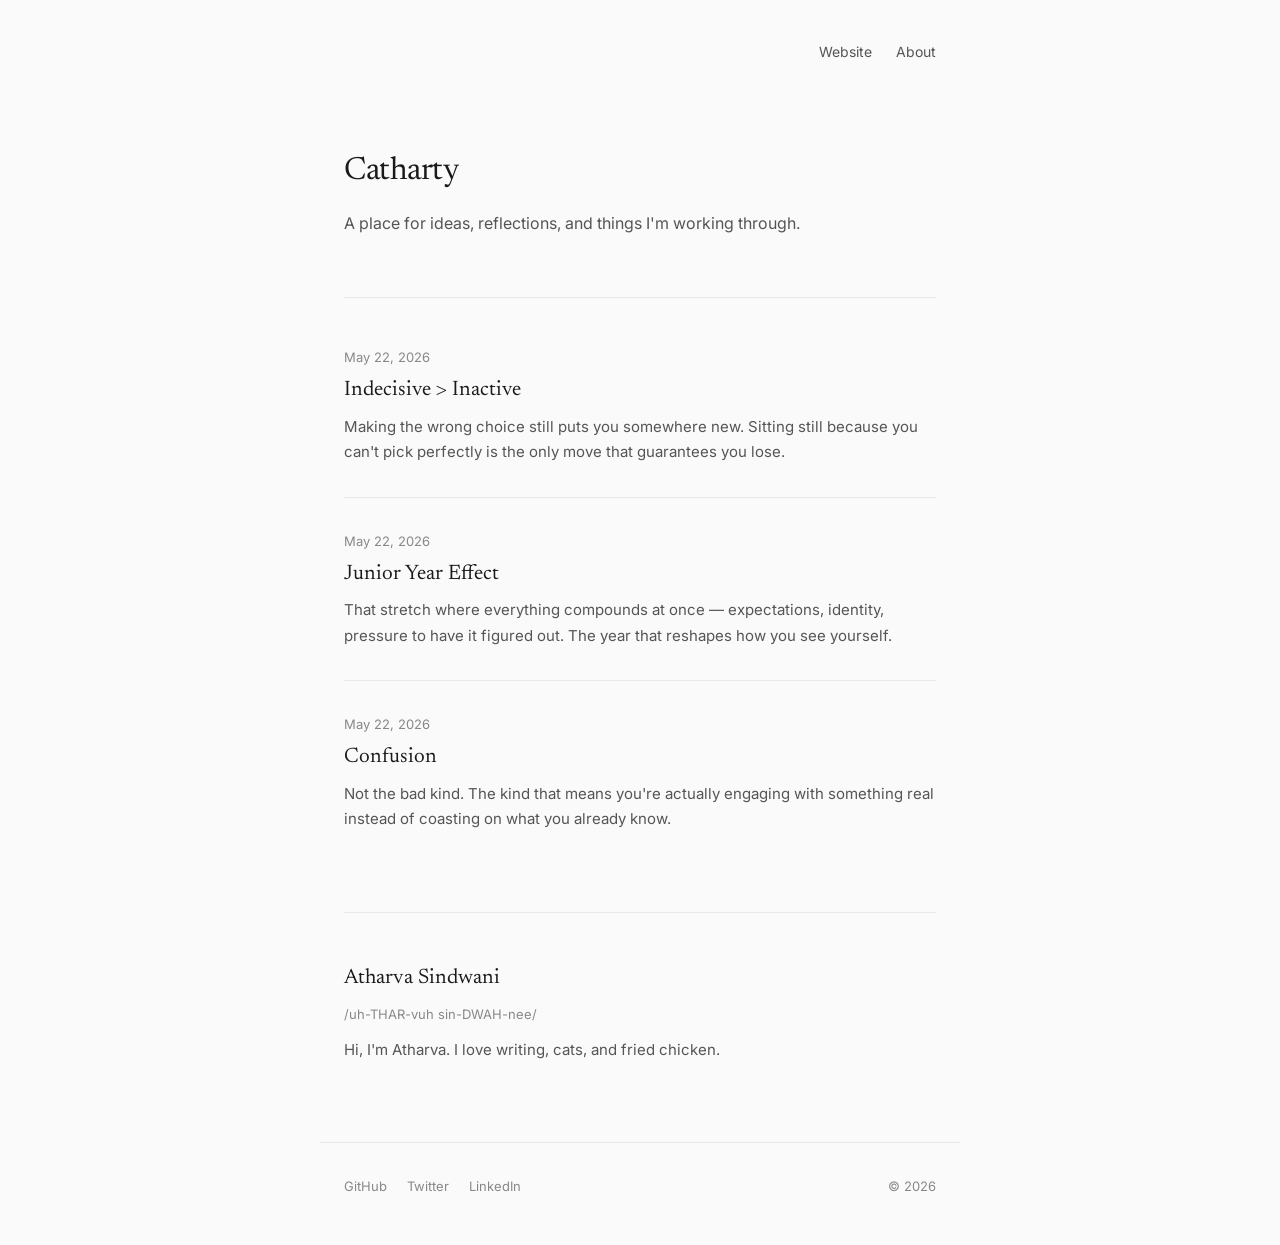
==== index.html @ 8d0651d9 "Initial commit: catharty blog" ====
<!DOCTYPE html>
<html lang="en">
<head>
    <meta charset="UTF-8">
    <meta name="viewport" content="width=device-width, initial-scale=1.0">
    <title>Catharty — Atharva Sindwani</title>
    <link rel="stylesheet" href="style.css">
    <link rel="preconnect" href="https://fonts.googleapis.com">
    <link rel="preconnect" href="https://fonts.gstatic.com" crossorigin>
    <link href="https://fonts.googleapis.com/css2?family=Inter:wght@300;400;500;600&family=Newsreader:ital,wght@0,300;0,400;0,500;1,300;1,400&display=swap" rel="stylesheet">
</head>
<body>
    <nav>
        <a href="index.html" class="nav-name"></a>
        <div class="nav-links">
            <a href="https://atharvasindwani23.github.io">Website</a>
            <a href="#about">About</a>
        </div>
    </nav>

    <main>
        <header class="intro">
            <h1>Catharty</h1>
            <p>A place for ideas, reflections, and things I'm working through.</p>
        </header>

        <section id="thoughts" class="posts">
            <article class="post">
                <time datetime="2026-05-22">May 22, 2026</time>
                <h2><a href="posts/indecisive-over-inactive.html">Indecisive > Inactive</a></h2>
                <p>Making the wrong choice still puts you somewhere new. Sitting still because you can't pick perfectly is the only move that guarantees you lose.</p>
            </article>

            <article class="post">
                <time datetime="2026-05-22">May 22, 2026</time>
                <h2><a href="posts/junior-year-effect.html">Junior Year Effect</a></h2>
                <p>That stretch where everything compounds at once — expectations, identity, pressure to have it figured out. The year that reshapes how you see yourself.</p>
            </article>

            <article class="post">
                <time datetime="2026-05-22">May 22, 2026</time>
                <h2><a href="posts/confusion.html">Confusion</a></h2>
                <p>Not the bad kind. The kind that means you're actually engaging with something real instead of coasting on what you already know.</p>
            </article>
        </section>

        <section id="about" class="about">
            <h2>Atharva Sindwani</h2>
            <p class="pronunciation">/uh-THAR-vuh sin-DWAH-nee/</p>
            <p>Hi, I'm Atharva. I love writing, cats, and fried chicken.</p>
        </section>
    </main>

    <footer>
        <div class="footer-links">
            <a href="https://github.com/atharvasindwani23">GitHub</a>
            <a href="https://x.com/atharwows">Twitter</a>
            <a href="https://www.linkedin.com/in/atharva-sindwani-686b292a7/">LinkedIn</a>
        </div>
        <span>&copy; 2026</span>
    </footer>
</body>
</html>
---- style.css ----
:root {
    --text: #1a1a1a;
    --text-secondary: #555;
    --text-muted: #888;
    --bg: #fafafa;
    --border: #e8e8e8;
    --accent: #222;
    --link: #333;
    --font-sans: 'Inter', -apple-system, system-ui, sans-serif;
    --font-serif: 'Newsreader', Georgia, serif;
}

* {
    margin: 0;
    padding: 0;
    box-sizing: border-box;
}

html {
    scroll-behavior: smooth;
}

body {
    font-family: var(--font-sans);
    color: var(--text);
    background: var(--bg);
    line-height: 1.7;
    -webkit-font-smoothing: antialiased;
}

nav {
    display: flex;
    align-items: center;
    justify-content: space-between;
    max-width: 640px;
    margin: 0 auto;
    padding: 40px 24px 0;
}

.nav-name {
    font-weight: 600;
    font-size: 15px;
    color: var(--text);
    text-decoration: none;
}

.nav-links {
    display: flex;
    gap: 24px;
}

.nav-links a {
    font-size: 14px;
    color: var(--text-secondary);
    text-decoration: none;
    transition: color 0.2s;
}

.nav-links a:hover {
    color: var(--text);
}

main {
    max-width: 640px;
    margin: 0 auto;
    padding: 0 24px;
}

.intro {
    padding: 80px 0 60px;
    border-bottom: 1px solid var(--border);
}

.intro h1 {
    font-family: var(--font-serif);
    font-size: 32px;
    font-weight: 400;
    margin-bottom: 12px;
    letter-spacing: -0.5px;
}

.intro p {
    font-size: 16px;
    color: var(--text-secondary);
}

.posts {
    padding: 48px 0;
}

.post {
    padding: 32px 0;
    border-bottom: 1px solid var(--border);
}

.post:first-child {
    padding-top: 0;
}

.post:last-child {
    border-bottom: none;
}

.post time {
    font-size: 13px;
    color: var(--text-muted);
    display: block;
    margin-bottom: 8px;
}

.post h2 {
    font-family: var(--font-serif);
    font-size: 21px;
    font-weight: 400;
    margin-bottom: 8px;
    line-height: 1.4;
}

.post h2 a {
    color: var(--text);
    text-decoration: none;
    transition: color 0.2s;
}

.post h2 a:hover {
    color: var(--text-secondary);
}

.post p {
    font-size: 15px;
    color: var(--text-secondary);
    line-height: 1.7;
}

.about {
    padding: 48px 0 80px;
    border-top: 1px solid var(--border);
}

.about h2 {
    font-family: var(--font-serif);
    font-size: 21px;
    font-weight: 400;
    margin-bottom: 6px;
}

.about .pronunciation {
    font-size: 13px;
    color: var(--text-muted);
    font-family: var(--font-sans);
    margin-bottom: 12px;
}

.about .etymology {
    font-size: 14px;
    color: var(--text-secondary);
    line-height: 1.7;
    margin-bottom: 16px;
}

.about p {
    font-size: 15px;
    color: var(--text-secondary);
    line-height: 1.7;
}

footer {
    max-width: 640px;
    margin: 0 auto;
    padding: 32px 24px 48px;
    border-top: 1px solid var(--border);
    display: flex;
    align-items: center;
    justify-content: space-between;
}

.footer-links {
    display: flex;
    gap: 20px;
}

.footer-links a {
    font-size: 13px;
    color: var(--text-muted);
    text-decoration: none;
    transition: color 0.2s;
}

.footer-links a:hover {
    color: var(--text);
}

footer span {
    font-size: 13px;
    color: var(--text-muted);
}

/* Post page */
.post-page {
    padding: 80px 0 60px;
}

.post-header {
    margin-bottom: 40px;
}

.post-header time {
    font-size: 13px;
    color: var(--text-muted);
    display: block;
    margin-bottom: 12px;
}

.post-header h1 {
    font-family: var(--font-serif);
    font-size: 30px;
    font-weight: 400;
    letter-spacing: -0.5px;
    line-height: 1.3;
}

.post-body p {
    font-size: 16px;
    color: var(--text-secondary);
    line-height: 1.8;
    margin-bottom: 20px;
}

@media (max-width: 480px) {
    .intro {
        padding: 60px 0 48px;
    }

    .intro h1 {
        font-size: 26px;
    }

    .post h2 {
        font-size: 19px;
    }
}
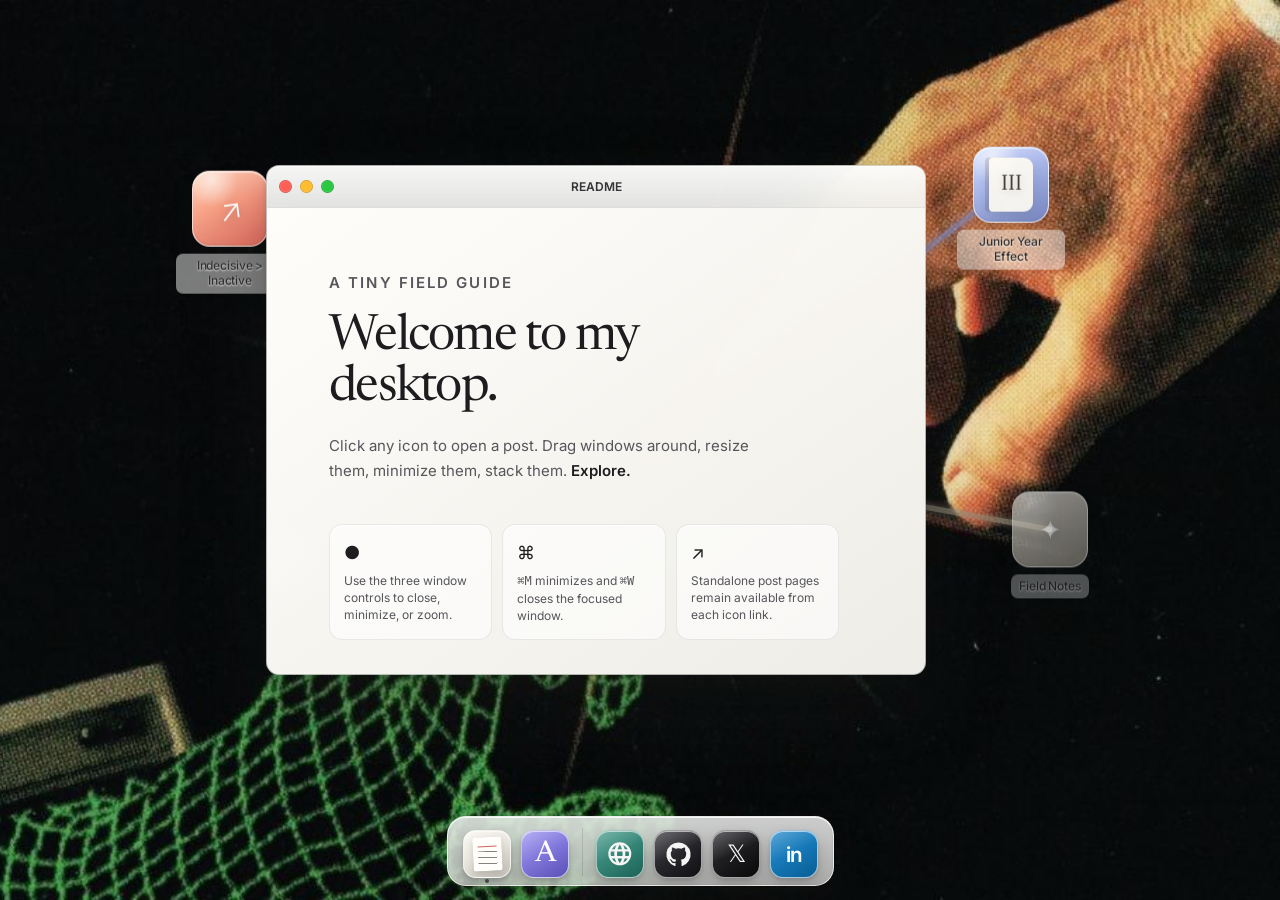
==== commit 46f92f75: "Add macOS-style desktop UI with wallpaper, flow lines, and post content - Set the laser-hand image a" ====
--- a/index.html
+++ b/index.html
@@ -1,63 +1,122 @@
 <!DOCTYPE html>
-<html lang="en">
+<html lang="en" class="no-js">
 <head>
     <meta charset="UTF-8">
-    <meta name="viewport" content="width=device-width, initial-scale=1.0">
+    <meta name="viewport" content="width=device-width, initial-scale=1.0, viewport-fit=cover">
+    <meta name="theme-color" content="#f4f3f1">
+    <meta name="description" content="Catharty — Atharva Sindwani's desktop for ideas, reflections, and things he is working through.">
+    <link rel="icon" href="data:image/svg+xml,%3Csvg xmlns='http://www.w3.org/2000/svg' viewBox='0 0 64 64'%3E%3Crect width='64' height='64' rx='16' fill='%237467e8'/%3E%3Ctext x='32' y='44' text-anchor='middle' font-family='Georgia' font-size='39' fill='white'%3EC%3C/text%3E%3C/svg%3E">
     <title>Catharty — Atharva Sindwani</title>
-    <link rel="stylesheet" href="style.css">
+
     <link rel="preconnect" href="https://fonts.googleapis.com">
     <link rel="preconnect" href="https://fonts.gstatic.com" crossorigin>
+    <link rel="preconnect" href="https://cdn.jsdelivr.net" crossorigin>
     <link href="https://fonts.googleapis.com/css2?family=Inter:wght@300;400;500;600&family=Newsreader:ital,wght@0,300;0,400;0,500;1,300;1,400&display=swap" rel="stylesheet">
+    <link rel="stylesheet" href="desktop.css">
+
+    <script>
+        document.documentElement.classList.replace('no-js', 'js');
+    </script>
+    <script type="importmap">
+        {
+            "imports": {
+                "three": "https://cdn.jsdelivr.net/npm/three@0.164.1/build/three.module.js"
+            }
+        }
+    </script>
+    <script defer src="https://cdn.jsdelivr.net/npm/gsap@3.12.5/dist/gsap.min.js"></script>
+    <script type="module" src="desktop.js"></script>
 </head>
 <body>
-    <nav>
-        <a href="index.html" class="nav-name"></a>
-        <div class="nav-links">
-            <a href="https://atharvasindwani23.github.io">Website</a>
-            <a href="#about">About</a>
-        </div>
-    </nav>
+    <a class="skip-link" href="#desktop-icons">Skip to posts</a>
 
-    <main>
-        <header class="intro">
-            <h1>Catharty</h1>
-            <p>A place for ideas, reflections, and things I'm working through.</p>
-        </header>
+    <main id="desktop" class="desktop" aria-label="Catharty desktop">
+        <h1 class="visually-hidden">Catharty by Atharva Sindwani</h1>
 
-        <section id="thoughts" class="posts">
-            <article class="post">
-                <time datetime="2026-05-22">May 22, 2026</time>
-                <h2><a href="posts/indecisive-over-inactive.html">Indecisive > Inactive</a></h2>
-                <p>Making the wrong choice still puts you somewhere new. Sitting still because you can't pick perfectly is the only move that guarantees you lose.</p>
-            </article>
+        <svg id="flow-field" class="flow-field" aria-hidden="true" xmlns="http://www.w3.org/2000/svg" preserveAspectRatio="none">
+            <circle id="flow-core" class="flow-core" r="5"></circle>
+        </svg>
 
-            <article class="post">
-                <time datetime="2026-05-22">May 22, 2026</time>
-                <h2><a href="posts/junior-year-effect.html">Junior Year Effect</a></h2>
-                <p>That stretch where everything compounds at once — expectations, identity, pressure to have it figured out. The year that reshapes how you see yourself.</p>
-            </article>
+        <section id="desktop-icons" class="desktop-icons" aria-label="Blog posts"></section>
+        <div id="window-layer" class="window-layer" aria-live="polite"></div>
 
-            <article class="post">
-                <time datetime="2026-05-22">May 22, 2026</time>
-                <h2><a href="posts/confusion.html">Confusion</a></h2>
-                <p>Not the bad kind. The kind that means you're actually engaging with something real instead of coasting on what you already know.</p>
-            </article>
-        </section>
+        <footer class="dock-shell">
+            <nav id="dock" class="dock" aria-label="Applications">
+                <button class="dock-item" type="button" data-launch="readme" aria-label="Open README">
+                    <span class="dock-icon dock-icon--readme" aria-hidden="true">
+                        <span class="paper-lines"></span>
+                    </span>
+                    <span class="dock-tooltip" aria-hidden="true">README</span>
+                    <span class="dock-running-dot"></span>
+                </button>
+                <button class="dock-item" type="button" data-launch="about" aria-label="Open About Atharva">
+                    <span class="dock-icon dock-icon--about" aria-hidden="true">A</span>
+                    <span class="dock-tooltip" aria-hidden="true">About</span>
+                    <span class="dock-running-dot"></span>
+                </button>
+                <span class="dock-divider" aria-hidden="true"></span>
+                <a class="dock-item" href="https://atharvasindwani23.github.io" target="_blank" rel="noopener noreferrer" aria-label="Atharva's personal website (opens in a new tab)">
+                    <span class="dock-icon dock-icon--website" aria-hidden="true">
+                        <svg viewBox="0 0 24 24"><path d="M12 2a10 10 0 1 0 0 20 10 10 0 0 0 0-20Zm6.9 6h-2.6a15.7 15.7 0 0 0-1.4-3.6A8 8 0 0 1 18.9 8ZM12 4c.8 1.1 1.5 2.5 1.9 4h-3.8c.4-1.5 1.1-2.9 1.9-4ZM4.3 14a7.8 7.8 0 0 1 0-4h3a17.6 17.6 0 0 0 0 4Zm.8 2h2.6c.4 1.3.8 2.5 1.4 3.6A8 8 0 0 1 5.1 16Zm2.6-8H5.1a8 8 0 0 1 4-3.6C8.5 5.5 8.1 6.7 7.7 8ZM12 20c-.8-1.1-1.5-2.5-1.9-4h3.8c-.4 1.5-1.1 2.9-1.9 4Zm2.3-6H9.7a15.6 15.6 0 0 1 0-4h4.6a15.6 15.6 0 0 1 0 4Zm.6 5.6c.6-1.1 1-2.3 1.4-3.6h2.6a8 8 0 0 1-4 3.6ZM16.7 14a17.6 17.6 0 0 0 0-4h3a7.8 7.8 0 0 1 0 4Z"/></svg>
+                    </span>
+                    <span class="dock-tooltip" aria-hidden="true">Website</span>
+                </a>
+                <a class="dock-item" href="https://github.com/atharvasindwani23" target="_blank" rel="noopener noreferrer" aria-label="Atharva on GitHub (opens in a new tab)">
+                    <span class="dock-icon dock-icon--github" aria-hidden="true">
+                        <svg viewBox="0 0 24 24"><path d="M12 2a10 10 0 0 0-3.16 19.49c.5.09.68-.22.68-.48v-1.88c-2.78.6-3.37-1.18-3.37-1.18-.45-1.16-1.11-1.47-1.11-1.47-.91-.62.07-.61.07-.61 1 .07 1.53 1.03 1.53 1.03.9 1.53 2.34 1.09 2.91.83.09-.65.35-1.09.64-1.34-2.22-.25-4.55-1.11-4.55-4.94 0-1.09.39-1.98 1.03-2.68-.1-.25-.45-1.27.1-2.64 0 0 .84-.27 2.75 1.02A9.56 9.56 0 0 1 12 6.82a9.5 9.5 0 0 1 2.5.34c1.91-1.29 2.75-1.02 2.75-1.02.55 1.37.2 2.39.1 2.64.64.7 1.03 1.59 1.03 2.68 0 3.84-2.34 4.68-4.57 4.93.36.31.68.92.68 1.86v2.76c0 .27.18.58.69.48A10 10 0 0 0 12 2Z"/></svg>
+                    </span>
+                    <span class="dock-tooltip" aria-hidden="true">GitHub</span>
+                </a>
+                <a class="dock-item" href="https://x.com/atharwows" target="_blank" rel="noopener noreferrer" aria-label="Atharva on X (opens in a new tab)">
+                    <span class="dock-icon dock-icon--x" aria-hidden="true">𝕏</span>
+                    <span class="dock-tooltip" aria-hidden="true">X</span>
+                </a>
+                <a class="dock-item" href="https://www.linkedin.com/in/atharva-sindwani-686b292a7/" target="_blank" rel="noopener noreferrer" aria-label="Atharva on LinkedIn (opens in a new tab)">
+                    <span class="dock-icon dock-icon--linkedin" aria-hidden="true">in</span>
+                    <span class="dock-tooltip" aria-hidden="true">LinkedIn</span>
+                </a>
+                <span id="minimized-divider" class="dock-divider dock-divider--minimized" aria-hidden="true"></span>
+                <div id="minimized-dock" class="minimized-dock" aria-label="Minimized windows"></div>
+            </nav>
+        </footer>
 
-        <section id="about" class="about">
-            <h2>Atharva Sindwani</h2>
-            <p class="pronunciation">/uh-THAR-vuh sin-DWAH-nee/</p>
-            <p>Hi, I'm Atharva. I love writing, cats, and fried chicken.</p>
-        </section>
+        <div id="live-region" class="visually-hidden" aria-live="polite" aria-atomic="true"></div>
     </main>
 
-    <footer>
-        <div class="footer-links">
-            <a href="https://github.com/atharvasindwani23">GitHub</a>
-            <a href="https://x.com/atharwows">Twitter</a>
-            <a href="https://www.linkedin.com/in/atharva-sindwani-686b292a7/">LinkedIn</a>
-        </div>
-        <span>&copy; 2026</span>
-    </footer>
+    <noscript>
+        <main class="noscript-fallback">
+            <p class="noscript-kicker">Catharty</p>
+            <h1>Atharva's writing, without the desktop.</h1>
+            <p>JavaScript powers the interactive desktop. Every post still works on its own.</p>
+            <nav aria-label="Blog posts">
+                <a href="posts/indecisive-over-inactive.html">Indecisive &gt; Inactive</a>
+                <a href="posts/junior-year-effect.html">Junior Year Effect</a>
+                <a href="posts/confusion.html">Confusion</a>
+            </nav>
+        </main>
+    </noscript>
+
+    <template id="window-template">
+        <section class="mac-window" role="dialog" aria-modal="false" tabindex="-1">
+            <header class="window-titlebar" data-drag-handle>
+                <div class="traffic-lights" aria-label="Window controls">
+                    <button class="traffic-light traffic-light--close" type="button" data-window-action="close" aria-label="Close window"><span aria-hidden="true"></span></button>
+                    <button class="traffic-light traffic-light--minimize" type="button" data-window-action="minimize" aria-label="Minimize window"><span aria-hidden="true"></span></button>
+                    <button class="traffic-light traffic-light--zoom" type="button" data-window-action="zoom" aria-label="Zoom window"><span aria-hidden="true"></span></button>
+                </div>
+                <h2 class="window-title"></h2>
+                <span class="window-titlebar__balance" aria-hidden="true"></span>
+            </header>
+            <div class="window-content" data-window-content></div>
+            <span class="resize-handle resize-handle--n" data-resize="n" aria-hidden="true"></span>
+            <span class="resize-handle resize-handle--e" data-resize="e" aria-hidden="true"></span>
+            <span class="resize-handle resize-handle--s" data-resize="s" aria-hidden="true"></span>
+            <span class="resize-handle resize-handle--w" data-resize="w" aria-hidden="true"></span>
+            <span class="resize-handle resize-handle--ne" data-resize="ne" aria-hidden="true"></span>
+            <span class="resize-handle resize-handle--se" data-resize="se" aria-hidden="true"></span>
+            <span class="resize-handle resize-handle--sw" data-resize="sw" aria-hidden="true"></span>
+            <span class="resize-handle resize-handle--nw" data-resize="nw" aria-hidden="true"></span>
+        </section>
+    </template>
 </body>
 </html>
--- a/desktop.css
+++ b/desktop.css
@@ -0,0 +1,1635 @@
+:root {
+    color-scheme: light;
+    --canvas: #f6f5f3;
+    --canvas-warm: #efede9;
+    --ink: #1d1d1f;
+    --ink-soft: #56565b;
+    --ink-muted: #85858b;
+    --line: rgba(38, 38, 42, 0.12);
+    --glass: rgba(250, 250, 249, 0.68);
+    --glass-strong: rgba(252, 252, 251, 0.88);
+    --accent: #7467e8;
+    --font-sans: 'Inter', -apple-system, BlinkMacSystemFont, 'SF Pro Text', sans-serif;
+    --font-serif: 'Newsreader', Iowan Old Style, Georgia, serif;
+    --menu-height: 0px;
+    --dock-space: 104px;
+    --spring: cubic-bezier(0.2, 0.85, 0.25, 1.15);
+}
+
+*,
+*::before,
+*::after {
+    box-sizing: border-box;
+}
+
+html,
+body {
+    width: 100%;
+    min-width: 320px;
+    height: 100%;
+    margin: 0;
+    overflow: hidden;
+}
+
+body {
+    color: var(--ink);
+    background: var(--canvas);
+    font-family: var(--font-sans);
+    font-size: 15px;
+    line-height: 1.5;
+    -webkit-font-smoothing: antialiased;
+    text-rendering: optimizeLegibility;
+}
+
+button,
+a {
+    font: inherit;
+    -webkit-tap-highlight-color: transparent;
+}
+
+button {
+    color: inherit;
+}
+
+button:focus-visible,
+a:focus-visible,
+.mac-window:focus-visible {
+    outline: 3px solid rgba(75, 115, 255, 0.68);
+    outline-offset: 3px;
+}
+
+::selection {
+    color: #fff;
+    background: rgba(83, 73, 194, 0.86);
+}
+
+.visually-hidden {
+    position: absolute !important;
+    width: 1px !important;
+    height: 1px !important;
+    padding: 0 !important;
+    margin: -1px !important;
+    overflow: hidden !important;
+    clip: rect(0, 0, 0, 0) !important;
+    white-space: nowrap !important;
+    border: 0 !important;
+}
+
+.skip-link {
+    position: fixed;
+    z-index: 10000;
+    top: 8px;
+    left: 50%;
+    padding: 8px 14px;
+    color: #fff;
+    background: #202024;
+    border-radius: 10px;
+    text-decoration: none;
+    transform: translate(-50%, -150%);
+    transition: transform 180ms ease;
+}
+
+.skip-link:focus {
+    transform: translate(-50%, 0);
+}
+
+.desktop {
+    position: relative;
+    isolation: isolate;
+    width: 100%;
+    height: 100dvh;
+    overflow: hidden;
+    background:
+        url("assets/wallpaper.png") center / cover no-repeat,
+        linear-gradient(145deg, #fafaf9 0%, var(--canvas) 52%, var(--canvas-warm) 100%);
+}
+
+.desktop::before {
+    content: '';
+    position: absolute;
+    z-index: 0;
+    inset: 0;
+    pointer-events: none;
+    opacity: 0.18;
+    background-image: url("data:image/svg+xml,%3Csvg viewBox='0 0 180 180' xmlns='http://www.w3.org/2000/svg'%3E%3Cfilter id='n'%3E%3CfeTurbulence type='fractalNoise' baseFrequency='.85' numOctaves='3' stitchTiles='stitch'/%3E%3C/filter%3E%3Crect width='100%25' height='100%25' filter='url(%23n)' opacity='.12'/%3E%3C/svg%3E");
+    mix-blend-mode: soft-light;
+}
+
+.three-stage {
+    position: absolute;
+    z-index: 0;
+    inset: var(--menu-height) 0 0;
+    overflow: hidden;
+    pointer-events: none;
+}
+
+#scene-canvas {
+    position: absolute;
+    inset: 0;
+    width: 100%;
+    height: 100%;
+    opacity: 0;
+    transition: opacity 1.2s ease;
+    mix-blend-mode: multiply;
+}
+
+.webgl-ready #scene-canvas {
+    opacity: 1;
+}
+
+.portrait-fallback {
+    position: absolute;
+    top: 51%;
+    left: 51%;
+    width: min(53vw, 700px);
+    aspect-ratio: 4 / 5;
+    opacity: 0.13;
+    background: url('assets/portrait-placeholder.svg') center / contain no-repeat;
+    filter: grayscale(1) contrast(0.65) blur(0.25px);
+    transform: translate3d(calc(-50% + var(--portrait-x, 0px)), calc(-50% + var(--portrait-y, 0px)), 0);
+    transition: opacity 900ms ease, transform 1.2s var(--spring);
+    mix-blend-mode: multiply;
+}
+
+.webgl-ready .portrait-fallback {
+    opacity: 0.025;
+}
+
+.ambient-orb {
+    position: absolute;
+    border-radius: 50%;
+    filter: blur(3px);
+    opacity: 0.42;
+}
+
+.ambient-orb--one {
+    top: 10%;
+    left: 9%;
+    width: 34vw;
+    height: 34vw;
+    background: radial-gradient(circle at 40% 38%, rgba(255, 255, 255, 0.9), rgba(225, 222, 218, 0.08) 68%, transparent 72%);
+}
+
+.ambient-orb--two {
+    right: 1%;
+    bottom: 2%;
+    width: 29vw;
+    height: 29vw;
+    background: radial-gradient(circle, rgba(204, 201, 216, 0.22), transparent 70%);
+}
+
+.menu-bar {
+    position: fixed;
+    z-index: 5000;
+    top: 0;
+    right: 0;
+    left: 0;
+    display: flex;
+    align-items: center;
+    justify-content: space-between;
+    height: var(--menu-height);
+    padding: 0 max(14px, env(safe-area-inset-left));
+    color: rgba(25, 25, 28, 0.92);
+    background: rgba(248, 248, 247, 0.58);
+    border-bottom: 1px solid rgba(50, 50, 54, 0.08);
+    box-shadow: 0 1px 14px rgba(57, 54, 49, 0.035);
+    backdrop-filter: blur(24px) saturate(1.25);
+    -webkit-backdrop-filter: blur(24px) saturate(1.25);
+    user-select: none;
+}
+
+.menu-bar__left,
+.menu-bar__right {
+    display: flex;
+    align-items: center;
+    height: 100%;
+    gap: 4px;
+}
+
+.menu-logo,
+.menu-wordmark,
+.menu-item {
+    display: grid;
+    align-items: center;
+    height: 26px;
+    margin: 0;
+    padding: 0 9px;
+    color: inherit;
+    background: transparent;
+    border: 0;
+    border-radius: 6px;
+    text-decoration: none;
+    cursor: default;
+}
+
+.menu-logo {
+    width: 30px;
+    padding: 4px 5px;
+}
+
+.menu-logo svg {
+    width: 16px;
+    height: 18px;
+    fill: currentColor;
+}
+
+.menu-logo:hover,
+.menu-wordmark:hover,
+.menu-item:hover,
+.menu-logo:focus-visible,
+.menu-wordmark:focus-visible,
+.menu-item:focus-visible {
+    background: rgba(35, 35, 39, 0.075);
+}
+
+.menu-wordmark {
+    font-size: 13px;
+    font-weight: 600;
+}
+
+.menu-item {
+    font-size: 13px;
+    font-weight: 400;
+}
+
+.menu-bar__right {
+    gap: 10px;
+    padding-right: max(2px, env(safe-area-inset-right));
+}
+
+.status-icon {
+    display: block;
+    width: 20px;
+    height: 16px;
+    overflow: visible;
+    fill: none;
+    stroke: currentColor;
+    stroke-width: 1.6;
+    stroke-linecap: round;
+    stroke-linejoin: round;
+}
+
+.status-icon--battery {
+    width: 25px;
+}
+
+.status-icon .battery-fill {
+    fill: currentColor;
+    stroke: none;
+}
+
+.menu-clock {
+    min-width: 112px;
+    font-size: 12px;
+    font-variant-numeric: tabular-nums;
+    font-weight: 500;
+    text-align: right;
+}
+
+.flow-field {
+    position: absolute;
+    z-index: 1;
+    inset: 0;
+    width: 100%;
+    height: 100%;
+    pointer-events: none;
+    overflow: visible;
+}
+
+.flow-line {
+    fill: none;
+    stroke: var(--flow-color, #fff);
+    stroke-width: 5.5;
+    stroke-linecap: round;
+    opacity: 0.62;
+    filter: drop-shadow(0 0 4px var(--flow-color, #fff));
+}
+
+.flow-pulse {
+    fill: none;
+    stroke: var(--flow-color, #fff);
+    stroke-width: 8;
+    stroke-linecap: round;
+    filter: drop-shadow(0 0 6px var(--flow-color, #fff));
+    /* the traveling segment + its motion are driven per-line in JS (lengths differ) */
+}
+
+.flow-core {
+    fill: #fff;
+    filter: drop-shadow(0 0 8px rgba(255, 255, 255, 0.9)) drop-shadow(0 0 16px rgba(255, 220, 170, 0.7));
+    animation: flow-core-beat 1.9s ease-in-out infinite;
+}
+
+@keyframes flow-core-beat {
+    0%, 100% {
+        r: 4;
+        opacity: 0.75;
+    }
+    12% {
+        r: 6.5;
+        opacity: 1;
+    }
+    40% {
+        r: 4.5;
+        opacity: 0.85;
+    }
+}
+
+@media (prefers-reduced-motion: reduce) {
+    .flow-pulse,
+    .flow-core {
+        animation: none;
+    }
+
+    .flow-pulse {
+        opacity: 0;
+    }
+}
+
+.desktop-icons {
+    position: absolute;
+    z-index: 2;
+    inset: calc(var(--menu-height) + 12px) 0 var(--dock-space);
+}
+
+.desktop-icon {
+    --parallax-x: 0px;
+    --parallax-y: 0px;
+    position: absolute;
+    left: var(--icon-x);
+    top: var(--icon-y);
+    display: block;
+    width: 110px;
+    padding: 0;
+    color: var(--ink);
+    background: transparent;
+    border: 0;
+    text-align: center;
+    text-decoration: none;
+    cursor: default;
+    transform: translate3d(calc(-50% + var(--parallax-x)), calc(-50% + var(--parallax-y)), 0);
+    user-select: none;
+    touch-action: manipulation;
+    will-change: transform;
+}
+
+.desktop-icon__motion {
+    display: flex;
+    flex-direction: column;
+    align-items: center;
+    gap: 7px;
+    transition: transform 420ms var(--spring), filter 300ms ease;
+    will-change: transform;
+}
+
+.desktop-icon:hover .desktop-icon__motion,
+.desktop-icon:focus-visible .desktop-icon__motion {
+    filter: drop-shadow(0 12px 14px rgba(54, 50, 45, 0.13));
+    transform: translateY(-7px) scale(1.065);
+}
+
+.desktop-icon:active .desktop-icon__motion {
+    transform: translateY(-2px) scale(0.98);
+    transition-duration: 100ms;
+}
+
+.app-icon {
+    position: relative;
+    display: grid;
+    place-items: center;
+    width: 76px;
+    height: 76px;
+    overflow: hidden;
+    color: #fff;
+    background:
+        radial-gradient(circle at 25% 12%, rgba(255, 255, 255, 0.62), transparent 31%),
+        linear-gradient(145deg, var(--icon-accent-light), var(--icon-accent));
+    border: 1px solid rgba(255, 255, 255, 0.68);
+    border-radius: 18px;
+    box-shadow:
+        0 16px 27px rgba(56, 51, 47, 0.14),
+        0 3px 7px rgba(37, 34, 32, 0.11),
+        inset 0 1px 1px rgba(255, 255, 255, 0.72),
+        inset 0 -1px 2px rgba(32, 27, 23, 0.1);
+    transform: translateZ(0);
+}
+
+.app-icon::after {
+    content: '';
+    position: absolute;
+    inset: 0;
+    pointer-events: none;
+    border-radius: inherit;
+    background: linear-gradient(165deg, rgba(255, 255, 255, 0.26), transparent 44%, rgba(17, 15, 25, 0.08));
+}
+
+.app-icon__glyph {
+    position: relative;
+    z-index: 1;
+    display: grid;
+    place-items: center;
+    width: 52px;
+    height: 52px;
+    font-family: var(--font-serif);
+    font-size: 36px;
+    font-weight: 400;
+    line-height: 1;
+    text-shadow: 0 2px 9px rgba(25, 20, 25, 0.18);
+}
+
+.app-icon[data-icon-type='choice'] .app-icon__glyph {
+    font-family: var(--font-sans);
+    font-size: 31px;
+    font-weight: 300;
+    transform: rotate(-8deg);
+}
+
+.app-icon[data-icon-type='journal'] .app-icon__glyph {
+    width: 44px;
+    height: 54px;
+    color: #433c36;
+    background: rgba(255, 252, 242, 0.9);
+    border-radius: 4px 9px 9px 4px;
+    box-shadow: -4px 0 0 rgba(82, 71, 62, 0.18), 0 5px 12px rgba(55, 44, 35, 0.13);
+    font-family: var(--font-serif);
+    font-size: 22px;
+}
+
+.app-icon[data-icon-type='question'] .app-icon__glyph {
+    font-size: 43px;
+    font-style: italic;
+}
+
+.app-icon[data-icon-type='future'] .app-icon__glyph {
+    font-family: var(--font-sans);
+    font-size: 27px;
+    font-weight: 300;
+}
+
+.app-icon__image {
+    position: absolute;
+    z-index: 1;
+    inset: 0;
+    width: 100%;
+    height: 100%;
+    object-fit: cover;
+}
+
+.desktop-icon__label {
+    display: -webkit-box;
+    max-width: 108px;
+    padding: 3px 7px 4px;
+    overflow: hidden;
+    color: rgba(30, 30, 33, 0.9);
+    background: rgba(250, 250, 249, 0.48);
+    border: 1px solid transparent;
+    border-radius: 7px;
+    font-size: 12px;
+    font-weight: 500;
+    line-height: 1.28;
+    letter-spacing: -0.01em;
+    text-shadow: 0 1px 2px rgba(255, 255, 255, 0.9);
+    -webkit-box-orient: vertical;
+    -webkit-line-clamp: 2;
+    backdrop-filter: blur(8px);
+    -webkit-backdrop-filter: blur(8px);
+}
+
+.desktop-icon:hover .desktop-icon__label,
+.desktop-icon:focus-visible .desktop-icon__label {
+    background: rgba(255, 255, 255, 0.76);
+    border-color: rgba(40, 40, 45, 0.08);
+}
+
+.desktop-icon.is-placeholder {
+    opacity: 0.62;
+}
+
+.desktop-icon.is-placeholder .app-icon {
+    filter: saturate(0.65);
+}
+
+.window-layer {
+    position: fixed;
+    z-index: 10;
+    inset: var(--menu-height) 0 0;
+    pointer-events: none;
+}
+
+.mac-window {
+    --window-background: linear-gradient(150deg, rgba(255, 255, 255, 0.98), rgba(245, 244, 242, 0.96));
+    position: fixed;
+    display: flex;
+    flex-direction: column;
+    min-width: 400px;
+    min-height: 270px;
+    overflow: hidden;
+    color: var(--ink);
+    background: rgba(249, 249, 248, 0.78);
+    border: 1px solid rgba(55, 54, 58, 0.15);
+    border-radius: 13px;
+    box-shadow:
+        0 38px 90px rgba(44, 40, 36, 0.2),
+        0 14px 32px rgba(44, 40, 36, 0.12),
+        0 2px 6px rgba(32, 30, 28, 0.12),
+        inset 0 1px 0 rgba(255, 255, 255, 0.75);
+    pointer-events: auto;
+    transform-origin: center;
+    backdrop-filter: blur(28px) saturate(1.25);
+    -webkit-backdrop-filter: blur(28px) saturate(1.25);
+    will-change: left, top, width, height, transform, opacity;
+}
+
+.mac-window.is-inactive {
+    box-shadow:
+        0 24px 66px rgba(44, 40, 36, 0.13),
+        0 7px 19px rgba(44, 40, 36, 0.08),
+        inset 0 1px 0 rgba(255, 255, 255, 0.65);
+}
+
+.mac-window.is-dragging,
+.mac-window.is-resizing {
+    user-select: none;
+    transition: none;
+}
+
+.mac-window.is-maximized {
+    border-radius: 10px;
+}
+
+.window-titlebar {
+    position: relative;
+    z-index: 3;
+    display: grid;
+    grid-template-columns: 76px 1fr 76px;
+    align-items: center;
+    flex: 0 0 42px;
+    height: 42px;
+    padding: 0 12px;
+    color: rgba(36, 36, 39, 0.92);
+    background: linear-gradient(180deg, rgba(253, 253, 252, 0.88), rgba(238, 238, 237, 0.73));
+    border-bottom: 1px solid rgba(52, 52, 55, 0.12);
+    cursor: default;
+    user-select: none;
+    touch-action: none;
+}
+
+.mac-window.is-inactive .window-titlebar {
+    color: rgba(88, 88, 92, 0.72);
+    background: linear-gradient(180deg, rgba(249, 249, 248, 0.73), rgba(235, 235, 234, 0.64));
+}
+
+.window-title {
+    min-width: 0;
+    margin: 0;
+    overflow: hidden;
+    font-size: 12px;
+    font-weight: 600;
+    line-height: 1;
+    text-align: center;
+    text-overflow: ellipsis;
+    white-space: nowrap;
+}
+
+.traffic-lights {
+    display: flex;
+    align-items: center;
+    gap: 8px;
+}
+
+.traffic-light {
+    position: relative;
+    display: grid;
+    place-items: center;
+    width: 13px;
+    height: 13px;
+    margin: 0;
+    padding: 0;
+    background: var(--light-color);
+    border: 0.5px solid rgba(30, 24, 22, 0.16);
+    border-radius: 50%;
+    box-shadow: inset 0 0 0 0.5px rgba(255, 255, 255, 0.18);
+    cursor: default;
+}
+
+.traffic-light--close { --light-color: #ff5f57; }
+.traffic-light--minimize { --light-color: #febc2e; }
+.traffic-light--zoom { --light-color: #28c840; }
+
+.mac-window.is-inactive .traffic-light {
+    --light-color: #c9c9c8;
+    border-color: rgba(60, 60, 64, 0.09);
+}
+
+.traffic-light span,
+.traffic-light span::before,
+.traffic-light span::after {
+    position: absolute;
+    display: block;
+    content: '';
+    opacity: 0;
+    transition: opacity 100ms ease;
+}
+
+.traffic-lights:hover .traffic-light span,
+.traffic-light:focus-visible span,
+.traffic-lights:focus-within .traffic-light span {
+    opacity: 0.72;
+}
+
+.traffic-light--close span::before,
+.traffic-light--close span::after {
+    top: -0.5px;
+    left: -3px;
+    width: 7px;
+    height: 1px;
+    background: #6d0e0a;
+}
+
+.traffic-light--close span::before { transform: rotate(45deg); }
+.traffic-light--close span::after { transform: rotate(-45deg); }
+
+.traffic-light--minimize span::before {
+    top: 0;
+    left: -3px;
+    width: 7px;
+    height: 1px;
+    background: #7b4c05;
+}
+
+.traffic-light--zoom span::before,
+.traffic-light--zoom span::after {
+    background: #0a6117;
+}
+
+.traffic-light--zoom span::before {
+    top: -3px;
+    left: -1px;
+    width: 1px;
+    height: 7px;
+    transform: rotate(45deg);
+}
+
+.traffic-light--zoom span::after {
+    top: -1px;
+    left: -3px;
+    width: 7px;
+    height: 1px;
+    transform: rotate(45deg);
+}
+
+.window-content {
+    position: relative;
+    flex: 1 1 auto;
+    min-height: 0;
+    overflow: auto;
+    overscroll-behavior: contain;
+    background: var(--window-background);
+    scrollbar-color: rgba(72, 70, 68, 0.25) transparent;
+    scrollbar-width: thin;
+}
+
+.window-content::-webkit-scrollbar {
+    width: 11px;
+}
+
+.window-content::-webkit-scrollbar-track {
+    background: transparent;
+}
+
+.window-content::-webkit-scrollbar-thumb {
+    background: rgba(72, 70, 68, 0.22);
+    background-clip: padding-box;
+    border: 3px solid transparent;
+    border-radius: 10px;
+}
+
+.window-content .post-page {
+    width: min(100%, 720px);
+    margin: 0 auto;
+    padding: clamp(42px, 7vw, 76px) clamp(28px, 7vw, 76px) 80px;
+}
+
+.window-content .post-header {
+    margin-bottom: 42px;
+}
+
+.window-content .post-header time {
+    display: block;
+    margin-bottom: 12px;
+    color: var(--ink-muted);
+    font-size: 12px;
+    font-weight: 500;
+    letter-spacing: 0.05em;
+    text-transform: uppercase;
+}
+
+.window-content .post-header h1 {
+    max-width: 13ch;
+    margin: 0;
+    color: #242326;
+    font-family: var(--font-serif);
+    font-size: clamp(34px, 5vw, 53px);
+    font-weight: 400;
+    letter-spacing: -0.035em;
+    line-height: 1.02;
+}
+
+.window-content .post-body {
+    color: #424146;
+    font-family: var(--font-serif);
+    font-size: clamp(18px, 2vw, 21px);
+    font-weight: 350;
+    line-height: 1.72;
+}
+
+.window-content .post-body p {
+    margin: 0 0 1.35em;
+}
+
+.window-content .post-body a {
+    color: inherit;
+    text-decoration-color: rgba(43, 42, 46, 0.35);
+    text-underline-offset: 0.18em;
+}
+
+.window-content .post-body blockquote {
+    margin: 0 0 1.35em;
+    padding: 0.1em 0 0.1em 1.1em;
+    border-left: 2px solid var(--accent, rgba(43, 42, 46, 0.35));
+    color: #2b2a2e;
+    font-style: italic;
+}
+
+.window-content .post-body blockquote p {
+    margin: 0 0 0.5em;
+}
+
+.window-content .post-body blockquote p:last-child {
+    margin-bottom: 0;
+}
+
+.window-content .post-body ul {
+    margin: 0 0 1.35em;
+    padding-left: 1.2em;
+    list-style: none;
+}
+
+.window-content .post-body li {
+    position: relative;
+    margin: 0 0 0.6em;
+    padding-left: 0.9em;
+}
+
+.window-content .post-body li::before {
+    content: '';
+    position: absolute;
+    top: 0.72em;
+    left: 0;
+    width: 5px;
+    height: 5px;
+    border-radius: 50%;
+    background: var(--accent, rgba(43, 42, 46, 0.55));
+}
+
+.window-content .post-body img,
+.window-content .post-body video {
+    display: block;
+    max-width: 100%;
+    height: auto;
+    margin: 2em auto;
+    border-radius: 14px;
+}
+
+.window-message {
+    display: grid;
+    align-content: center;
+    min-height: 100%;
+    padding: clamp(34px, 6vw, 62px);
+}
+
+.window-message__eyebrow {
+    margin: 0 0 12px;
+    color: var(--accent);
+    font-size: 11px;
+    font-weight: 600;
+    letter-spacing: 0.14em;
+    text-transform: uppercase;
+}
+
+.window-message h3 {
+    max-width: 15ch;
+    margin: 0 0 18px;
+    font-family: var(--font-serif);
+    font-size: clamp(34px, 5vw, 50px);
+    font-weight: 400;
+    letter-spacing: -0.035em;
+    line-height: 1.03;
+}
+
+.window-message p {
+    max-width: 50ch;
+    margin: 0 0 16px;
+    color: var(--ink-soft);
+    font-size: 15px;
+    line-height: 1.7;
+}
+
+.window-message strong {
+    color: var(--ink);
+    font-weight: 600;
+}
+
+.window-message a {
+    color: #5148b3;
+    font-weight: 500;
+    text-underline-offset: 3px;
+}
+
+.readme-shortcuts {
+    display: grid;
+    grid-template-columns: repeat(3, minmax(0, 1fr));
+    gap: 10px;
+    max-width: 510px;
+    margin: 24px 0 4px;
+}
+
+.readme-shortcut {
+    min-height: 82px;
+    padding: 14px;
+    background: rgba(255, 255, 255, 0.58);
+    border: 1px solid rgba(42, 41, 45, 0.09);
+    border-radius: 13px;
+    box-shadow: inset 0 1px 0 rgba(255, 255, 255, 0.8);
+}
+
+.readme-shortcut span {
+    display: block;
+    margin-bottom: 6px;
+    font-size: 18px;
+}
+
+.readme-shortcut p {
+    margin: 0;
+    font-size: 12px;
+    line-height: 1.45;
+}
+
+.about-card {
+    display: grid;
+    grid-template-columns: auto minmax(0, 1fr);
+    align-items: center;
+    gap: clamp(22px, 5vw, 48px);
+    min-height: 100%;
+    padding: clamp(34px, 7vw, 72px);
+}
+
+.about-avatar {
+    position: relative;
+    display: grid;
+    place-items: center;
+    width: clamp(112px, 19vw, 170px);
+    aspect-ratio: 1;
+    overflow: hidden;
+    color: #fff;
+    background:
+        radial-gradient(circle at 31% 24%, rgba(255, 255, 255, 0.55), transparent 24%),
+        linear-gradient(145deg, #a39ae9, #6e62d4 54%, #4b438e);
+    border: 1px solid rgba(255, 255, 255, 0.7);
+    border-radius: 35%;
+    box-shadow: 0 24px 50px rgba(72, 62, 153, 0.25), inset 0 1px 0 rgba(255, 255, 255, 0.6);
+    font-family: var(--font-serif);
+    font-size: clamp(52px, 9vw, 78px);
+}
+
+.about-copy h3 {
+    margin: 0 0 4px;
+    font-family: var(--font-serif);
+    font-size: clamp(30px, 5vw, 48px);
+    font-weight: 400;
+    letter-spacing: -0.035em;
+    line-height: 1.05;
+}
+
+.about-pronunciation {
+    margin: 0 0 20px;
+    color: var(--ink-muted);
+    font-size: 12px;
+}
+
+.about-copy > p:last-of-type {
+    max-width: 37ch;
+    margin: 0 0 24px;
+    color: var(--ink-soft);
+    font-size: clamp(15px, 2vw, 18px);
+    line-height: 1.65;
+}
+
+.about-links {
+    display: flex;
+    flex-wrap: wrap;
+    gap: 8px;
+}
+
+.about-links a {
+    padding: 7px 12px;
+    color: #3e3a76;
+    background: rgba(255, 255, 255, 0.64);
+    border: 1px solid rgba(57, 51, 112, 0.12);
+    border-radius: 999px;
+    font-size: 12px;
+    font-weight: 500;
+    text-decoration: none;
+}
+
+.about-links a:hover {
+    background: rgba(255, 255, 255, 0.92);
+    transform: translateY(-1px);
+}
+
+.loading-state {
+    display: grid;
+    align-content: center;
+    gap: 12px;
+    width: min(100% - 56px, 560px);
+    min-height: 100%;
+    margin: 0 auto;
+}
+
+.loading-state span {
+    display: block;
+    height: 13px;
+    overflow: hidden;
+    background: rgba(60, 58, 62, 0.09);
+    border-radius: 999px;
+}
+
+.loading-state span:first-child {
+    width: 34%;
+    height: 35px;
+    margin-bottom: 13px;
+}
+
+.loading-state span:nth-child(3) { width: 92%; }
+.loading-state span:nth-child(4) { width: 76%; }
+
+.loading-state span::after {
+    display: block;
+    width: 45%;
+    height: 100%;
+    content: '';
+    background: linear-gradient(90deg, transparent, rgba(255, 255, 255, 0.75), transparent);
+    animation: skeleton-shimmer 1.25s ease-in-out infinite;
+    transform: translateX(-120%);
+}
+
+@keyframes skeleton-shimmer {
+    to { transform: translateX(300%); }
+}
+
+.resize-handle {
+    position: absolute;
+    z-index: 5;
+    touch-action: none;
+}
+
+.resize-handle--n,
+.resize-handle--s {
+    right: 12px;
+    left: 12px;
+    height: 7px;
+    cursor: ns-resize;
+}
+
+.resize-handle--n { top: -3px; }
+.resize-handle--s { bottom: -3px; }
+
+.resize-handle--e,
+.resize-handle--w {
+    top: 12px;
+    bottom: 12px;
+    width: 7px;
+    cursor: ew-resize;
+}
+
+.resize-handle--e { right: -3px; }
+.resize-handle--w { left: -3px; }
+
+.resize-handle--ne,
+.resize-handle--se,
+.resize-handle--sw,
+.resize-handle--nw {
+    width: 15px;
+    height: 15px;
+}
+
+.resize-handle--ne { top: -4px; right: -4px; cursor: nesw-resize; }
+.resize-handle--se { right: -4px; bottom: -4px; cursor: nwse-resize; }
+.resize-handle--sw { bottom: -4px; left: -4px; cursor: nesw-resize; }
+.resize-handle--nw { top: -4px; left: -4px; cursor: nwse-resize; }
+
+.dock-shell {
+    position: fixed;
+    z-index: 6000;
+    right: 0;
+    bottom: max(14px, env(safe-area-inset-bottom));
+    left: 0;
+    display: flex;
+    justify-content: center;
+    pointer-events: none;
+}
+
+.dock {
+    display: flex;
+    align-items: flex-end;
+    justify-content: center;
+    min-height: 68px;
+    max-width: calc(100vw - 24px);
+    padding: 8px 10px 7px;
+    background:
+        linear-gradient(180deg, rgba(255, 255, 255, 0.66), rgba(237, 236, 234, 0.5)),
+        rgba(247, 247, 246, 0.42);
+    border: 1px solid rgba(255, 255, 255, 0.72);
+    border-radius: 19px;
+    box-shadow:
+        0 22px 48px rgba(44, 40, 36, 0.18),
+        0 5px 14px rgba(44, 40, 36, 0.09),
+        inset 0 1px 0 rgba(255, 255, 255, 0.86),
+        inset 0 0 0 1px rgba(52, 50, 47, 0.055);
+    backdrop-filter: blur(28px) saturate(1.4);
+    -webkit-backdrop-filter: blur(28px) saturate(1.4);
+    pointer-events: auto;
+    user-select: none;
+}
+
+.dock-item {
+    --dock-scale: 1;
+    --dock-lift: 0px;
+    position: relative;
+    display: grid;
+    flex: 0 0 auto;
+    place-items: end center;
+    width: 54px;
+    height: 53px;
+    margin: 0 2px;
+    padding: 0;
+    color: inherit;
+    background: transparent;
+    border: 0;
+    text-decoration: none;
+    transform: translateY(var(--dock-lift)) scale(var(--dock-scale));
+    transform-origin: center bottom;
+    transition: transform 160ms var(--spring);
+    cursor: default;
+    will-change: transform;
+}
+
+.dock-icon {
+    position: relative;
+    display: grid;
+    place-items: center;
+    width: 48px;
+    height: 48px;
+    overflow: hidden;
+    color: #fff;
+    border: 1px solid rgba(255, 255, 255, 0.58);
+    border-radius: 13px;
+    box-shadow:
+        0 8px 15px rgba(33, 30, 29, 0.2),
+        0 2px 4px rgba(33, 30, 29, 0.13),
+        inset 0 1px 0 rgba(255, 255, 255, 0.58);
+    font-size: 24px;
+    font-weight: 500;
+    line-height: 1;
+}
+
+.dock-icon::after {
+    position: absolute;
+    inset: 0;
+    content: '';
+    pointer-events: none;
+    background: linear-gradient(155deg, rgba(255, 255, 255, 0.26), transparent 48%, rgba(10, 10, 15, 0.1));
+}
+
+.dock-icon svg {
+    position: relative;
+    z-index: 1;
+    width: 29px;
+    height: 29px;
+    fill: currentColor;
+}
+
+.dock-icon--readme {
+    background: linear-gradient(150deg, #f9f7f1, #d8d4ca);
+}
+
+.paper-lines {
+    position: relative;
+    z-index: 1;
+    width: 29px;
+    height: 34px;
+    background:
+        linear-gradient(#d5625c, #d5625c) 5px 9px / 19px 1px no-repeat,
+        repeating-linear-gradient(to bottom, #85827b 0 1px, transparent 1px 6px) 5px 14px / 19px 17px no-repeat,
+        #fffefa;
+    border-radius: 3px;
+    box-shadow: 0 3px 7px rgba(62, 55, 48, 0.2);
+    transform: rotate(-3deg);
+}
+
+.dock-icon--about {
+    background: linear-gradient(145deg, #9d94ef, #6358c8);
+    font-family: var(--font-serif);
+    font-size: 30px;
+}
+
+.dock-icon--website {
+    color: #f5f5f5;
+    background: linear-gradient(145deg, #4a9d8e, #1f6d5f);
+}
+
+.dock-icon--website svg {
+    width: 60%;
+    height: 60%;
+    fill: currentColor;
+}
+
+.dock-icon--github {
+    color: #f5f5f5;
+    background: linear-gradient(145deg, #3c3c42, #111114);
+}
+
+.dock-icon--x {
+    background: linear-gradient(145deg, #303035, #09090a);
+    font-size: 24px;
+    font-weight: 400;
+}
+
+.dock-icon--linkedin {
+    background: linear-gradient(145deg, #2388c9, #0868a4);
+    font-size: 21px;
+    font-weight: 600;
+    letter-spacing: -0.05em;
+}
+
+.dock-icon--window {
+    color: var(--window-color, #fff);
+    background: linear-gradient(145deg, var(--window-accent-light, #a39ae9), var(--window-accent, #665ac9));
+    font-family: var(--font-serif);
+    font-size: 23px;
+}
+
+.dock-tooltip {
+    position: absolute;
+    bottom: calc(100% + 13px);
+    left: 50%;
+    z-index: 4;
+    padding: 5px 9px 6px;
+    color: #29292d;
+    background: rgba(253, 253, 252, 0.84);
+    border: 1px solid rgba(49, 49, 53, 0.12);
+    border-radius: 7px;
+    box-shadow: 0 7px 20px rgba(38, 35, 32, 0.16);
+    font-size: 11px;
+    font-weight: 500;
+    line-height: 1;
+    opacity: 0;
+    pointer-events: none;
+    transform: translate(-50%, 5px);
+    transition: opacity 140ms ease, transform 180ms var(--spring);
+    white-space: nowrap;
+    backdrop-filter: blur(14px);
+    -webkit-backdrop-filter: blur(14px);
+}
+
+.dock-item:hover .dock-tooltip,
+.dock-item:focus-visible .dock-tooltip {
+    opacity: 1;
+    transform: translate(-50%, 0);
+}
+
+.dock-running-dot {
+    position: absolute;
+    bottom: -5px;
+    left: 50%;
+    width: 4px;
+    height: 4px;
+    background: rgba(34, 34, 37, 0.72);
+    border-radius: 50%;
+    opacity: 0;
+    transform: translateX(-50%);
+}
+
+.dock-item.is-running .dock-running-dot {
+    opacity: 1;
+}
+
+.dock-divider {
+    flex: 0 0 1px;
+    align-self: stretch;
+    width: 1px;
+    margin: 3px 8px 2px;
+    background: rgba(46, 46, 50, 0.15);
+}
+
+.dock-divider--minimized {
+    display: none;
+}
+
+.dock-divider--minimized.is-visible {
+    display: block;
+}
+
+.minimized-dock {
+    display: flex;
+    align-items: flex-end;
+}
+
+.minimized-dock:empty {
+    display: none;
+}
+
+.noscript-fallback {
+    position: fixed;
+    z-index: 20000;
+    inset: 0;
+    display: grid;
+    align-content: center;
+    width: 100%;
+    max-width: none;
+    margin: 0;
+    padding: 10vw;
+    background: #fafafa;
+}
+
+.noscript-fallback h1 {
+    max-width: 14ch;
+    margin: 0 0 18px;
+    font-family: var(--font-serif);
+    font-size: clamp(42px, 8vw, 90px);
+    font-weight: 400;
+    line-height: 0.98;
+}
+
+.noscript-fallback p {
+    max-width: 48ch;
+    color: var(--ink-soft);
+}
+
+.noscript-fallback .noscript-kicker {
+    margin: 0 0 12px;
+    color: var(--accent);
+    font-size: 12px;
+    font-weight: 600;
+    letter-spacing: 0.14em;
+    text-transform: uppercase;
+}
+
+.noscript-fallback nav {
+    display: flex;
+    flex-wrap: wrap;
+    gap: 10px 20px;
+    margin-top: 24px;
+}
+
+.noscript-fallback a {
+    color: var(--ink);
+    text-underline-offset: 4px;
+}
+
+@supports not ((backdrop-filter: blur(1px)) or (-webkit-backdrop-filter: blur(1px))) {
+    .menu-bar,
+    .dock,
+    .mac-window,
+    .desktop-icon__label {
+        background-color: rgba(250, 250, 249, 0.96);
+    }
+}
+
+@media (max-width: 760px) {
+    :root {
+        --menu-height: 0px;
+        --dock-space: 92px;
+    }
+
+    .desktop {
+        overflow: hidden;
+    }
+
+    .menu-bar {
+        padding: 0 8px;
+    }
+
+    .menu-item--desktop,
+    .status-icon--battery {
+        display: none;
+    }
+
+    .menu-bar__right {
+        gap: 6px;
+    }
+
+    .menu-clock {
+        min-width: 0;
+        font-size: 11px;
+    }
+
+    .status-icon--wifi {
+        width: 17px;
+    }
+
+    .three-stage {
+        opacity: 0.62;
+    }
+
+    #scene-canvas {
+        display: none;
+    }
+
+    .portrait-fallback,
+    .webgl-ready .portrait-fallback {
+        top: 46%;
+        left: 62%;
+        width: min(100vw, 520px);
+        opacity: 0.075;
+        filter: grayscale(1) contrast(0.55) blur(1px);
+    }
+
+    .desktop-icons {
+        display: grid;
+        grid-template-columns: repeat(3, minmax(82px, 1fr));
+        align-content: start;
+        gap: 24px 8px;
+        inset: calc(var(--menu-height) + 20px) 10px calc(var(--dock-space) + 4px);
+        padding: 16px 4px 34px;
+        overflow: auto;
+        overscroll-behavior: contain;
+    }
+
+    .desktop-icon {
+        position: static;
+        display: block;
+        width: auto;
+        min-width: 0;
+        transform: none !important;
+    }
+
+    .desktop-icon__motion {
+        gap: 6px;
+    }
+
+    .desktop-icon:hover .desktop-icon__motion,
+    .desktop-icon:focus-visible .desktop-icon__motion {
+        filter: none;
+        transform: translateY(-3px) scale(1.03);
+    }
+
+    .app-icon {
+        width: 64px;
+        height: 64px;
+        border-radius: 16px;
+    }
+
+    .app-icon__glyph {
+        width: 45px;
+        height: 45px;
+        font-size: 31px;
+    }
+
+    .app-icon[data-icon-type='journal'] .app-icon__glyph {
+        width: 38px;
+        height: 46px;
+        font-size: 19px;
+    }
+
+    .desktop-icon__label {
+        max-width: 98px;
+        font-size: 11px;
+    }
+
+    .window-layer {
+        inset: var(--menu-height) 0 0;
+    }
+
+    .mac-window,
+    .mac-window.is-maximized {
+        top: var(--menu-height) !important;
+        right: 0 !important;
+        bottom: 0 !important;
+        left: 0 !important;
+        width: 100% !important;
+        height: calc(100dvh - var(--menu-height)) !important;
+        min-width: 0;
+        min-height: 0;
+        border-right: 0;
+        border-bottom: 0;
+        border-left: 0;
+        border-radius: 0;
+    }
+
+    .window-titlebar {
+        flex-basis: 45px;
+        height: 45px;
+        grid-template-columns: 76px 1fr 76px;
+    }
+
+    .resize-handle {
+        display: none;
+    }
+
+    .window-content .post-page {
+        padding: 42px 24px 120px;
+    }
+
+    .window-content .post-header {
+        margin-bottom: 32px;
+    }
+
+    .window-content .post-header h1 {
+        font-size: clamp(36px, 11vw, 48px);
+    }
+
+    .window-content .post-body {
+        font-size: 19px;
+    }
+
+    .window-message {
+        align-content: start;
+        padding: 48px 25px 120px;
+    }
+
+    .readme-shortcuts {
+        grid-template-columns: 1fr;
+    }
+
+    .readme-shortcut {
+        display: grid;
+        grid-template-columns: 30px 1fr;
+        min-height: 0;
+        padding: 12px;
+    }
+
+    .readme-shortcut span {
+        grid-row: 1;
+        margin: 0;
+    }
+
+    .readme-shortcut p {
+        align-self: center;
+        grid-row: 1;
+    }
+
+    .about-card {
+        grid-template-columns: 1fr;
+        align-content: start;
+        padding: 46px 25px 120px;
+    }
+
+    .about-avatar {
+        width: 112px;
+    }
+
+    .dock-shell {
+        bottom: max(8px, env(safe-area-inset-bottom));
+    }
+
+    .dock {
+        min-height: 61px;
+        max-width: calc(100vw - 16px);
+        padding: 7px 7px 6px;
+        border-radius: 17px;
+        overflow: visible;
+    }
+
+    .dock-item {
+        width: 46px;
+        height: 47px;
+        margin: 0 1px;
+    }
+
+    .dock-icon {
+        width: 42px;
+        height: 42px;
+        border-radius: 12px;
+    }
+
+    .dock-icon svg {
+        width: 25px;
+        height: 25px;
+    }
+
+    .dock-divider {
+        margin-right: 5px;
+        margin-left: 5px;
+    }
+
+    .dock-tooltip {
+        display: none;
+    }
+}
+
+@media (max-width: 390px) {
+    .desktop-icons {
+        grid-template-columns: repeat(3, minmax(72px, 1fr));
+        gap: 19px 3px;
+        right: 4px;
+        left: 4px;
+    }
+
+    .app-icon {
+        width: 59px;
+        height: 59px;
+        border-radius: 15px;
+    }
+
+    .desktop-icon__label {
+        max-width: 88px;
+        padding-right: 3px;
+        padding-left: 3px;
+    }
+
+    .dock-item {
+        width: 42px;
+    }
+
+    .dock-icon {
+        width: 39px;
+        height: 39px;
+        border-radius: 11px;
+    }
+}
+
+@media (max-height: 560px) and (min-width: 761px) {
+    :root {
+        --dock-space: 84px;
+    }
+
+    .dock-shell {
+        bottom: 8px;
+        transform: scale(0.88);
+        transform-origin: bottom center;
+    }
+
+    .desktop-icons {
+        bottom: 74px;
+    }
+}
+
+@media (hover: none), (pointer: coarse) {
+    .dock-item {
+        transform: none !important;
+    }
+
+    .dock-tooltip {
+        display: none;
+    }
+}
+
+@media (prefers-reduced-motion: reduce) {
+    *,
+    *::before,
+    *::after {
+        scroll-behavior: auto !important;
+        animation-duration: 0.01ms !important;
+        animation-iteration-count: 1 !important;
+        transition-duration: 0.01ms !important;
+    }
+
+    #scene-canvas {
+        display: none;
+    }
+
+    .portrait-fallback,
+    .webgl-ready .portrait-fallback {
+        opacity: 0.09;
+        transform: translate(-50%, -50%);
+    }
+
+    .desktop-icon {
+        --parallax-x: 0px !important;
+        --parallax-y: 0px !important;
+    }
+
+    .desktop-icon:hover .desktop-icon__motion,
+    .desktop-icon:focus-visible .desktop-icon__motion {
+        transform: none;
+    }
+
+    .dock-item {
+        transform: none !important;
+    }
+}
+
+@media (forced-colors: active) {
+    .app-icon,
+    .dock-icon,
+    .mac-window,
+    .dock,
+    .menu-bar {
+        border: 1px solid CanvasText;
+    }
+
+    .traffic-light {
+        border: 1px solid ButtonText;
+    }
+}
